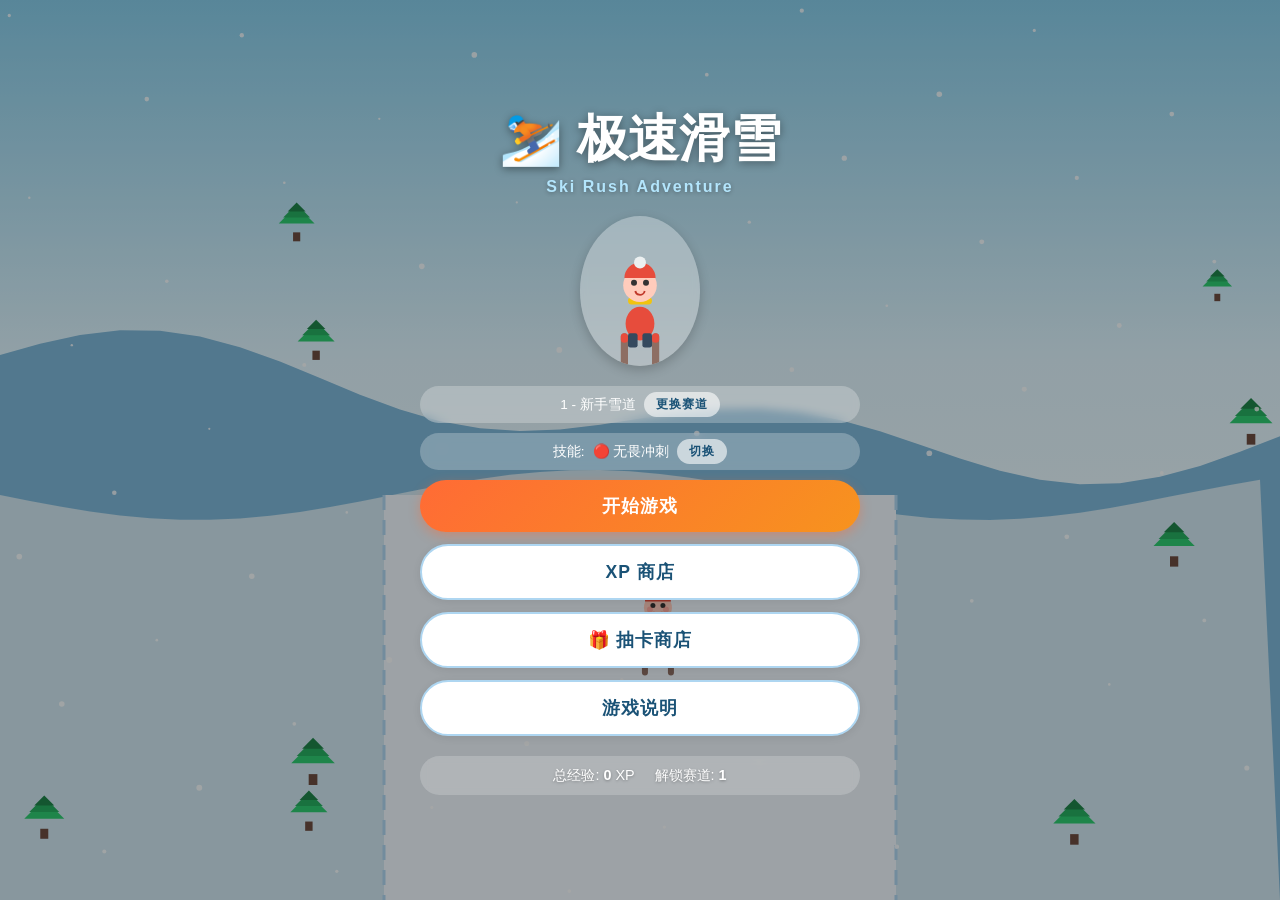
==== v2/index.html @ 3bf6dee2 "chore: deploy v2 pseudo-3D to /v2/, keep v1 2D at root - Root / 保持原版 2D 极速滑雪 - /v2/ 路径为全新伪 3D (Outru" ====
<!DOCTYPE html>
<html lang="zh-CN">
<head>
    <meta charset="UTF-8">
    <meta name="viewport" content="width=device-width, initial-scale=1.0, user-scalable=no">
    <title>极速滑雪 - Ski Rush</title>
    <link rel="stylesheet" href="css/style.css">
</head>
<body>
    <!-- 主菜单 -->
    <div id="main-menu" class="screen active">
        <canvas id="menu-bg-canvas" class="menu-bg"></canvas>
        <div class="menu-overlay"></div>

        <div class="menu-content">
            <h1>⛷️ 极速滑雪</h1>
            <p class="subtitle">Ski Rush Adventure</p>
            <div class="character-preview">
                <canvas id="preview-canvas" width="120" height="150"></canvas>
            </div>
            <div id="track-info-bar" class="track-info-bar">
                <span id="menu-current-track">赛道 1 - 新手雪道</span>
                <button id="btn-change-track" class="btn btn-small">更换赛道</button>
            </div>
            <div id="skill-info-bar" class="track-info-bar">
                <span>技能:</span>
                <span id="menu-current-skill">🔴 无畏冲刺</span>
                <button id="btn-change-skill" class="btn btn-small">切换</button>
            </div>
            <div class="menu-buttons">
                <button id="btn-play" class="btn btn-primary">开始游戏</button>
                <button id="btn-shop" class="btn btn-secondary">XP 商店</button>
                <button id="btn-gacha" class="btn btn-secondary">🎁 抽卡商店</button>
                <button id="btn-help" class="btn btn-secondary">游戏说明</button>
            </div>
            <div class="player-stats">
                <span>总经验: <strong id="menu-xp">0</strong> XP</span>
                <span>解锁赛道: <strong id="menu-level">1</strong></span>
            </div>
        </div>
    </div>

    <!-- 游戏画布区域 -->
    <div id="game-container" class="screen">
        <canvas id="game-canvas"></canvas>

        <!-- HUD -->
        <div id="hud" class="hud hidden">
            <div class="hud-top">
                <div class="hud-left">
                    <div class="hud-item">
                        <span class="hud-icon">⚡</span>
                        <span id="hud-speed">0</span> km/h
                    </div>
                    <div class="hud-item">
                        <span class="hud-icon">📍</span>
                        <span id="hud-distance">0.0</span> km
                    </div>
                </div>
                <div class="hud-center">
                    <div class="track-badge">赛道 <span id="hud-track">1</span></div>
                    <div id="hud-offroad" class="hud-offroad hidden">
                        <span>⚠️ 离开雪道!</span>
                        <span id="hud-offroad-timer">10</span>s 后扣 XP
                    </div>
                </div>
                <div class="hud-right">
                    <div class="hud-item coins">
                        <span class="hud-icon">⭐</span>
                        <span id="hud-xp">+0</span> XP
                    </div>
                </div>
            </div>

            <!-- 技能圆形按钮区域 -->
            <div id="skill-bar" class="skill-bar hidden">
                <div class="skill-circle-wrapper" id="skill-wrapper-desk">
                    <svg class="skill-ring" viewBox="0 0 72 72">
                        <circle class="skill-ring-bg" cx="36" cy="36" r="32"/>
                        <circle id="skill-ring-progress" class="skill-ring-progress" cx="36" cy="36" r="32"/>
                    </svg>
                    <button id="btn-skill" class="skill-circle-btn">🔴</button>
                    <span id="skill-timer" class="skill-timer hidden"></span>
                </div>
            </div>
        </div>

        <!-- 移动端触控区 -->
        <div id="mobile-controls" class="mobile-controls hidden">
            <!-- 方向摇杆 -->
            <div id="joystick-zone" class="joystick-zone">
                <div id="joystick-base" class="joystick-base">
                    <div id="joystick-knob" class="joystick-knob"></div>
                </div>
            </div>
            <!-- 移动端技能按钮（圆形进度） -->
            <div id="mobile-skill-wrapper" class="mobile-skill-wrapper">
                <div class="skill-circle-wrapper" style="width: 64px; height: 64px;">
                    <svg class="skill-ring" viewBox="0 0 72 72" style="width: 64px; height: 64px;">
                        <circle class="skill-ring-bg" cx="36" cy="36" r="32"/>
                        <circle id="skill-ring-progress-mobile" class="skill-ring-progress" cx="36" cy="36" r="32"/>
                    </svg>
                    <button id="btn-mobile-skill" class="skill-circle-btn" style="width: 56px; height: 56px; font-size: 1.4rem;">🔴</button>
                    <span id="skill-timer-mobile" class="skill-timer hidden" style="font-size: 0.9rem;"></span>
                </div>
            </div>
            <button id="btn-accelerate" class="btn-accelerate">⏩</button>
        </div>

        <!-- 桌面端提示 -->
        <div id="desktop-hint" class="desktop-hint hidden">
            <kbd>←</kbd><kbd>→</kbd> 转向　<kbd>↑</kbd> 加速　<kbd>Space</kbd> 技能
        </div>

        <!-- 结算弹窗 -->
        <div id="result-modal" class="modal hidden">
            <div class="modal-content">
                <h2>🏔️ 滑行结束</h2>
                <div class="result-stats">
                    <div class="result-item">
                        <span>赛道</span>
                        <strong id="result-track">赛道 1 - 新手雪道</strong>
                    </div>
                    <div class="result-item">
                        <span>滑行距离</span>
                        <strong id="result-distance">0.0 km</strong>
                    </div>
                    <div class="result-item">
                        <span>本局经验</span>
                        <strong id="result-xp">+0 XP</strong>
                    </div>
                </div>
                <div class="modal-buttons">
                    <button id="btn-restart" class="btn btn-primary">再来一局</button>
                    <button id="btn-menu" class="btn btn-secondary">返回菜单</button>
                </div>
            </div>
        </div>

        <!-- 暂停菜单 -->
        <div id="pause-modal" class="modal hidden">
            <div class="modal-content">
                <h2>⏸️ 暂停</h2>
                <div class="modal-buttons">
                    <button id="btn-resume" class="btn btn-primary">继续游戏</button>
                    <button id="btn-end-run" class="btn btn-secondary" style="background:#e74c3c;color:white;border:none;">结束滑行</button>
                    <button id="btn-pause-menu" class="btn btn-secondary">返回菜单</button>
                </div>
            </div>
        </div>
    </div>

    <!-- XP 商店弹窗 -->
    <div id="shop-modal" class="modal hidden">
        <div class="modal-content shop-content">
            <h2>🛍️ XP 商店</h2>
            <p class="shop-coins">当前经验: <strong id="shop-xp">0</strong> XP</p>
            <div class="shop-tabs">
                <button id="tab-track" class="shop-tab active">赛道</button>
                <button id="tab-outfit" class="shop-tab">滑雪服</button>
                <button id="tab-pack" class="shop-tab">卡包</button>
            </div>
            <div id="shop-items" class="shop-items"></div>
            <button id="btn-close-shop" class="btn btn-secondary">关闭</button>
        </div>
    </div>

    <!-- 抽卡商店弹窗 -->
    <div id="gacha-modal" class="modal hidden">
        <div class="modal-content gacha-content">
            <h2>🎁 抽卡商店</h2>
            <p class="shop-coins">当前经验: <strong id="gacha-xp">0</strong> XP</p>
            <div id="gacha-packs" class="gacha-packs"></div>
            <button id="btn-close-gacha" class="btn btn-secondary">关闭</button>
        </div>
    </div>

    <!-- 抽卡动画弹窗 -->
    <div id="gacha-anim-modal" class="modal hidden">
        <div class="modal-content gacha-anim-content">
            <div id="gacha-card" class="gacha-card">
                <div class="gacha-card-inner">
                    <div class="gacha-card-front">
                        <div class="gacha-card-pack-icon" id="gacha-anim-icon">🎁</div>
                        <div class="gacha-card-text">?</div>
                    </div>
                    <div class="gacha-card-back" id="gacha-card-back">
                        <div class="gacha-reward-icon" id="gacha-reward-icon">🏆</div>
                        <div class="gacha-reward-title" id="gacha-reward-title">奖励名称</div>
                        <div class="gacha-reward-desc" id="gacha-reward-desc">奖励描述</div>
                    </div>
                </div>
            </div>
            <div class="gacha-sparkles" id="gacha-sparkles"></div>
            <button id="btn-gacha-ok" class="btn btn-primary" style="margin-top:20px;">太棒了!</button>
        </div>
    </div>

    <!-- 赛道选择弹窗 -->
    <div id="track-modal" class="modal hidden">
        <div class="modal-content shop-content">
            <h2>🏔️ 选择赛道</h2>
            <p class="shop-coins">总经验: <strong id="track-select-xp">0</strong> XP</p>
            <div id="track-items" class="shop-items"></div>
            <button id="btn-close-track" class="btn btn-secondary">关闭</button>
        </div>
    </div>

    <!-- 技能选择弹窗 -->
    <div id="skill-modal" class="modal hidden">
        <div class="modal-content shop-content">
            <h2>🧙 选择技能小人</h2>
            <p class="shop-coins">每局可携带一个技能上场，按空格键触发</p>
            <div id="skill-items" class="shop-items"></div>
            <button id="btn-close-skill" class="btn btn-secondary">关闭</button>
        </div>
    </div>

    <!-- 帮助弹窗 -->
    <div id="help-modal" class="modal hidden">
        <div class="modal-content">
            <h2>📖 游戏说明</h2>
            <div class="help-text">
                <p><strong>操作方式:</strong></p>
                <ul>
                    <li>键盘 <kbd>←</kbd> <kbd>→</kbd> 或 <kbd>A</kbd> <kbd>D</kbd> 控制左右方向</li>
                    <li>按住 <kbd>↑</kbd> 上键加速滑行</li>
                    <li>按 <kbd>Space</kbd> 空格键触发技能</li>
                </ul>
                <p><strong>游戏规则:</strong></p>
                <ul>
                    <li>游戏开始前在主界面<strong>选择赛道和技能</strong>，撞障碍即结束</li>
                    <li>滑行中获得经验值（XP），可用 XP 解锁更高级的赛道和滑雪服</li>
                    <li>4个技能小人各有独特能力，冷却10秒，统一按空格触发：</li>
                    <ul>
                        <li>🔴 无畏冲刺：3秒无敌冲刺</li>
                        <li>🔵 急冻术：冻结移动障碍5秒</li>
                        <li>🟢 幽灵形态：碰撞体积减半5秒</li>
                        <li>🟡 经验加速：XP翻倍8秒</li>
                    </ul>
                    <li>1~5 级赛道：障碍<strong>数量</strong>越来越多；5 级后障碍<strong>难度</strong>越来越高</li>
                    <li>离开雪道会大幅减速，每 10 秒扣 1 XP</li>
                </ul>
            </div>
            <button id="btn-close-help" class="btn btn-secondary">知道了</button>
        </div>
    </div>

    <script src="js/constants.js"></script>
    <script src="js/storage.js"></script>
    <script src="js/utils.js"></script>
    <script src="js/player.js"></script>
    <script src="js/world.js"></script>
    <script src="js/game.js"></script>
    <script src="js/ui.js"></script>
    <script src="js/main.js"></script>
</body>
</html>
---- v2/css/style.css ----
/* === 基础重置 === */
* {
    margin: 0;
    padding: 0;
    box-sizing: border-box;
    -webkit-tap-highlight-color: transparent;
    user-select: none;
}

html, body {
    width: 100%;
    height: 100%;
    overflow: hidden;
    background: #1a2a3a;
    font-family: 'Segoe UI', 'PingFang SC', 'Microsoft YaHei', sans-serif;
}

/* === 通用样式 === */
.hidden {
    display: none !important;
}

.screen {
    position: absolute;
    top: 0;
    left: 0;
    width: 100%;
    height: 100%;
    display: none;
}

.screen.active {
    display: flex;
    align-items: center;
    justify-content: center;
}

/* === 主菜单 === */
#main-menu {
    position: relative;
    flex-direction: column;
    overflow: hidden;
}

.menu-bg {
    position: absolute;
    top: 0;
    left: 0;
    width: 100%;
    height: 100%;
    z-index: 0;
}

.menu-overlay {
    position: absolute;
    top: 0;
    left: 0;
    width: 100%;
    height: 100%;
    background: rgba(0,0,0,0.35);
    z-index: 1;
}

.menu-content {
    position: relative;
    z-index: 2;
    text-align: center;
    padding: 20px;
    max-width: 480px;
    width: 100%;
}

.menu-content h1 {
    font-size: 2.5rem;
    color: white;
    text-shadow: 0 2px 8px rgba(0,0,0,0.4);
    margin-bottom: 4px;
}

.subtitle {
    font-size: 1rem;
    color: #b3e5fc;
    font-weight: 600;
    letter-spacing: 2px;
    margin-bottom: 20px;
    text-shadow: 0 1px 4px rgba(0,0,0,0.3);
}

.character-preview {
    margin-bottom: 16px;
}

#preview-canvas {
    background: rgba(255,255,255,0.3);
    border-radius: 50%;
    box-shadow: 0 4px 12px rgba(0,0,0,0.2);
    backdrop-filter: blur(4px);
}

.menu-buttons {
    display: flex;
    flex-direction: column;
    gap: 12px;
    margin-bottom: 20px;
}

.btn {
    padding: 14px 32px;
    font-size: 1.1rem;
    font-weight: 700;
    border: none;
    border-radius: 50px;
    cursor: pointer;
    transition: transform 0.15s, box-shadow 0.15s, filter 0.15s;
    letter-spacing: 1px;
    touch-action: manipulation;
}

.btn:hover {
    transform: translateY(-2px);
    box-shadow: 0 6px 16px rgba(0,0,0,0.2);
}

.btn:active {
    transform: translateY(0);
}

.btn-primary {
    background: linear-gradient(135deg, #ff6b35, #f7931e);
    color: white;
    box-shadow: 0 4px 12px rgba(255,107,53,0.4);
}

.btn-secondary {
    background: white;
    color: #1a5276;
    border: 2px solid #aed6f1;
    box-shadow: 0 2px 8px rgba(0,0,0,0.08);
}

.player-stats {
    display: flex;
    justify-content: center;
    gap: 20px;
    font-size: 0.9rem;
    color: white;
    background: rgba(255,255,255,0.2);
    padding: 10px 20px;
    border-radius: 24px;
    backdrop-filter: blur(4px);
    text-shadow: 0 1px 3px rgba(0,0,0,0.3);
}

.track-info-bar {
    display: flex;
    align-items: center;
    justify-content: center;
    gap: 8px;
    margin-bottom: 10px;
    font-size: 0.85rem;
    color: white;
    background: rgba(255,255,255,0.25);
    padding: 6px 14px;
    border-radius: 24px;
    backdrop-filter: blur(4px);
}

.btn-small {
    padding: 4px 12px;
    font-size: 0.75rem;
    border-radius: 20px;
    background: rgba(255,255,255,0.6);
    color: #1a5276;
    border: none;
    font-weight: 700;
    cursor: pointer;
}

/* === 游戏容器 === */
#game-container {
    background: #fff;
}

#game-canvas {
    display: block;
    width: 100%;
    height: 100%;
    cursor: none;
}

/* === HUD === */
.hud {
    position: absolute;
    top: 0;
    left: 0;
    width: 100%;
    padding: 12px 16px;
    pointer-events: none;
    z-index: 10;
}

.hud-top {
    display: flex;
    justify-content: space-between;
    align-items: flex-start;
}

.hud-left, .hud-right {
    display: flex;
    flex-direction: column;
    gap: 8px;
}

.hud-item {
    background: rgba(0,0,0,0.5);
    color: white;
    padding: 6px 12px;
    border-radius: 20px;
    font-size: 0.85rem;
    font-weight: 600;
    backdrop-filter: blur(4px);
}

.hud-icon {
    margin-right: 4px;
}

.track-badge {
    background: linear-gradient(135deg, #e74c3c, #c0392b);
    color: white;
    padding: 8px 16px;
    border-radius: 20px;
    font-size: 0.9rem;
    font-weight: 700;
    box-shadow: 0 2px 8px rgba(231,76,60,0.4);
}

.hud-offroad {
    margin-top: 8px;
    background: rgba(192, 57, 43, 0.9);
    color: white;
    padding: 6px 12px;
    border-radius: 12px;
    font-size: 0.78rem;
    font-weight: 700;
    text-align: center;
    animation: pulseWarning 1s infinite;
    backdrop-filter: blur(4px);
}

.hud-offroad span {
    display: block;
}

@keyframes pulseWarning {
    0%   { transform: scale(1); opacity: 1; }
    50%  { transform: scale(1.03); opacity: 0.85; }
    100% { transform: scale(1); opacity: 1; }
}

/* === 技能栏 === */
.skill-bar {
    position: absolute;
    bottom: 20px;
    left: 20px;
    display: flex;
    align-items: center;
    gap: 10px;
    pointer-events: auto;
    z-index: 20;
}

/* 圆形技能按钮 + SVG 环形冷却进度 */
.skill-circle-wrapper {
    position: relative;
    width: 72px;
    height: 72px;
}

.skill-ring {
    position: absolute;
    top: 0;
    left: 0;
    width: 100%;
    height: 100%;
    transform: rotate(-90deg);
}

.skill-ring-bg {
    fill: none;
    stroke: rgba(255,255,255,0.3);
    stroke-width: 4;
}

.skill-ring-progress {
    fill: none;
    stroke: currentColor;
    stroke-width: 4;
    stroke-linecap: round;
    stroke-dasharray: 201; /* 2 * PI * 32 */
    stroke-dashoffset: 0;
    transition: stroke-dashoffset 0.1s linear;
}

.skill-circle-btn {
    position: absolute;
    top: 50%;
    left: 50%;
    transform: translate(-50%, -50%);
    width: 60px;
    height: 60px;
    border-radius: 50%;
    border: 2px solid rgba(255,255,255,0.6);
    background: rgba(0,0,0,0.6);
    color: white;
    font-size: 1.6rem;
    display: flex;
    align-items: center;
    justify-content: center;
    cursor: pointer;
    transition: transform 0.1s;
}

.skill-circle-btn:active {
    transform: translate(-50%, -50%) scale(0.92);
}

.skill-circle-btn:disabled {
    opacity: 0.8;
    cursor: not-allowed;
}

.skill-timer {
    position: absolute;
    top: 50%;
    left: 50%;
    transform: translate(-50%, -50%);
    color: white;
    font-size: 1rem;
    font-weight: 700;
    text-shadow: 0 1px 3px rgba(0,0,0,0.8);
    pointer-events: none;
}

.skill-label {
    display: flex;
    flex-direction: column;
    gap: 2px;
}

.skill-label span:first-child {
    font-size: 0.85rem;
    color: white;
    font-weight: 700;
    text-shadow: 0 1px 3px rgba(0,0,0,0.5);
}

.skill-status {
    font-size: 0.75rem;
    color: #a0e0a0;
    text-shadow: 0 1px 3px rgba(0,0,0,0.5);
}

.skill-status.active {
    color: #ffd700;
    animation: pulseWarning 0.8s infinite;
}

.skill-status.cooldown {
    color: #ff8a80;
}

/* === 移动端控制 === */
.mobile-controls {
    position: absolute;
    bottom: 0;
    left: 0;
    width: 100%;
    height: 180px;
    z-index: 20;
    display: flex;
    pointer-events: none;
}

.touch-zone {
    flex: 1;
    pointer-events: auto;
}

.touch-left:active, .touch-right:active {
    background: rgba(255,255,255,0.08);
}

/* 虚拟摇杆样式 */
.joystick-zone {
    position: absolute;
    bottom: 20px;
    left: 20px;
    z-index: 20;
    pointer-events: auto;
}

.joystick-base {
    width: 110px;
    height: 110px;
    border-radius: 50%;
    border: 3px solid rgba(255,255,255,0.4);
    background: rgba(255,255,255,0.15);
    backdrop-filter: blur(6px);
    position: relative;
    display: flex;
    align-items: center;
    justify-content: center;
}

.joystick-knob {
    width: 44px;
    height: 44px;
    border-radius: 50%;
    background: rgba(255,255,255,0.85);
    box-shadow: 0 2px 10px rgba(0,0,0,0.25);
    position: absolute;
    top: 50%;
    left: 50%;
    transform: translate(-50%, -50%);
    transition: none;
    pointer-events: none;
}

.joystick-base.active {
    background: rgba(255,255,255,0.22);
    border-color: rgba(255,255,255,0.55);
}

.joystick-knob.moving {
    background: rgba(255,255,255,0.95);
}

/* 加速按钮稍微上移，避免和摇杆在窄屏上打架 */
.btn-accelerate {
    position: absolute;
    bottom: 20px;
    right: 20px;
    width: 90px;
    height: 90px;
    border-radius: 50%;
    border: none;
    background: linear-gradient(135deg, #ff6b35, #f7931e);
    color: white;
    font-size: 0.85rem;
    font-weight: 700;
    box-shadow: 0 4px 12px rgba(255,107,53,0.4);
    pointer-events: auto;
    display: flex;
    align-items: center;
    justify-content: center;
    line-height: 1.2;
}

.btn-accelerate:active {
    transform: scale(0.95);
    background: linear-gradient(135deg, #e55a2b, #e0851a);
}

.mobile-skill-wrapper {
    position: absolute;
    bottom: 20px;
    left: 50%;
    transform: translateX(-50%);
    pointer-events: auto;
}

.btn-mobile-skill {
    width: 56px;
    height: 56px;
    border-radius: 50%;
    border: 2px solid rgba(255,255,255,0.8);
    background: rgba(0,0,0,0.6);
    color: white;
    font-size: 1.2rem;
    display: flex;
    align-items: center;
    justify-content: center;
    cursor: pointer;
}

.desktop-hint {
    position: absolute;
    bottom: 16px;
    left: 50%;
    transform: translateX(-50%);
    background: rgba(0,0,0,0.5);
    color: white;
    padding: 8px 16px;
    border-radius: 20px;
    font-size: 0.8rem;
    z-index: 10;
    pointer-events: none;
}

/* === 弹窗 === */
.modal {
    position: absolute;
    top: 0;
    left: 0;
    width: 100%;
    height: 100%;
    background: rgba(0,0,0,0.6);
    display: flex;
    align-items: center;
    justify-content: center;
    z-index: 100;
    backdrop-filter: blur(4px);
}

.modal-content {
    background: white;
    border-radius: 20px;
    padding: 28px 24px;
    max-width: 380px;
    width: 90%;
    text-align: center;
    box-shadow: 0 12px 40px rgba(0,0,0,0.3);
    animation: modalIn 0.3s ease-out;
}

@keyframes modalIn {
    from { opacity: 0; transform: scale(0.85) translateY(20px); }
    to { opacity: 1; transform: scale(1) translateY(0); }
}

.modal-content h2 {
    color: #1a5276;
    margin-bottom: 16px;
    font-size: 1.4rem;
}

.result-stats {
    display: flex;
    flex-direction: column;
    gap: 10px;
    margin-bottom: 20px;
}

.result-item {
    display: flex;
    justify-content: space-between;
    padding: 8px 12px;
    background: #f4f6f7;
    border-radius: 10px;
    font-size: 0.95rem;
    color: #555;
}

.result-item strong {
    color: #1a5276;
}

.result-item.highlight {
    background: linear-gradient(135deg, #fdebd0, #f9e79f);
    font-weight: 700;
    display: none;
}

.result-item.highlight.show {
    display: flex;
}

.modal-buttons {
    display: flex;
    flex-direction: column;
    gap: 10px;
}

/* === 商店 === */
.shop-content {
    max-width: 420px;
}

.shop-coins {
    font-size: 1rem;
    color: #c0392b;
    margin-bottom: 16px;
}

.shop-tabs {
    display: flex;
    gap: 8px;
    margin-bottom: 16px;
}

.shop-tab {
    flex: 1;
    padding: 10px;
    font-size: 0.9rem;
    font-weight: 600;
    border: 2px solid #aed6f1;
    background: white;
    color: #1a5276;
    border-radius: 12px;
    cursor: pointer;
    transition: all 0.2s;
}

.shop-tab.active {
    background: linear-gradient(135deg, #ff6b35, #f7931e);
    color: white;
    border-color: transparent;
    box-shadow: 0 2px 8px rgba(255,107,53,0.3);
}

.shop-items {
    display: flex;
    flex-direction: column;
    gap: 12px;
    margin-bottom: 20px;
    max-height: 50vh;
    overflow-y: auto;
    -webkit-overflow-scrolling: touch;
}

.shop-item {
    display: flex;
    align-items: center;
    gap: 14px;
    padding: 14px;
    background: #f8f9fa;
    border-radius: 14px;
    border: 2px solid transparent;
    transition: border-color 0.2s;
}

.shop-item.active-item {
    border-color: #27ae60;
    background: #eafaf1;
}

.shop-item-icon {
    width: 60px;
    height: 70px;
    flex-shrink: 0;
}

.shop-item-info {
    flex: 1;
    text-align: left;
}

.shop-item-info h3 {
    font-size: 1rem;
    color: #1a5276;
    margin-bottom: 2px;
}

.shop-item-info p {
    font-size: 0.8rem;
    color: #7f8c8d;
}

.shop-item-action {
    flex-shrink: 0;
}

.shop-item-action .btn {
    padding: 8px 18px;
    font-size: 0.85rem;
}

.owned-badge {
    background: #27ae60;
    color: white;
    padding: 6px 12px;
    border-radius: 20px;
    font-size: 0.8rem;
    font-weight: 700;
}

.equipped-badge {
    background: #3498db;
    color: white;
    padding: 6px 12px;
    border-radius: 20px;
    font-size: 0.8rem;
    font-weight: 700;
}

.locked-badge {
    background: #95a5a6;
    color: white;
    padding: 6px 12px;
    border-radius: 20px;
    font-size: 0.8rem;
    font-weight: 700;
}

.track-item-difficulty {
    display: flex;
    gap: 3px;
    margin-top: 4px;
}

.difficulty-dot {
    width: 8px;
    height: 8px;
    border-radius: 50%;
    background: #ddd;
}

.difficulty-dot.filled {
    background: #e74c3c;
}

/* === 帮助 === */
.help-text {
    text-align: left;
    font-size: 0.9rem;
    line-height: 1.7;
    color: #444;
    margin-bottom: 16px;
}

.help-text p {
    margin-top: 10px;
    font-weight: 700;
    color: #1a5276;
}

.help-text ul {
    padding-left: 20px;
    margin-top: 6px;
}

.help-text li {
    margin-bottom: 4px;
}

kbd {
    background: #eee;
    border: 1px solid #ccc;
    border-radius: 4px;
    padding: 2px 8px;
    font-size: 0.85rem;
    font-family: monospace;
}

/* === 响应式 === */
@media (min-width: 768px) {
    .menu-content h1 {
        font-size: 3.2rem;
    }
}

@media (max-width: 767px) {
    .desktop-hint {
        display: none !important;
    }
}

/* === 卡包商店 === */
.gacha-content {
    max-width: 420px;
}

.gacha-packs {
    display: flex;
    flex-direction: column;
    gap: 14px;
    margin-bottom: 20px;
    max-height: 60vh;
    overflow-y: auto;
    -webkit-overflow-scrolling: touch;
    padding-right: 4px;
}

.gacha-pack-item {
    background: #f8f9fa;
    border-radius: 16px;
    padding: 16px;
    border: 2px solid transparent;
    transition: border-color 0.2s, transform 0.2s;
    display: flex;
    flex-direction: column;
    gap: 10px;
}

.gacha-pack-item:hover {
    border-color: #ff6b35;
    transform: translateY(-1px);
}

.gacha-pack-header {
    display: flex;
    align-items: center;
    gap: 12px;
}

.gacha-pack-lrg-icon {
    font-size: 2.6rem;
    flex-shrink: 0;
}

.gacha-pack-title h3 {
    font-size: 1.1rem;
    color: #1a5276;
    margin-bottom: 2px;
    text-align: left;
}

.gacha-pack-title p {
    font-size: 0.8rem;
    color: #7f8c8d;
    text-align: left;
}

.gacha-pack-stats {
    display: flex;
    gap: 12px;
    font-size: 0.8rem;
    color: #555;
    background: rgba(255,255,255,0.6);
    padding: 6px 10px;
    border-radius: 10px;
}

/* 抽卡动画 */
.gacha-anim-content {
    max-width: 360px;
    position: relative;
    overflow: visible;
}

.gacha-card {
    width: 200px;
    height: 260px;
    margin: 0 auto;
    perspective: 800px;
}

.gacha-card-inner {
    width: 100%;
    height: 100%;
    position: relative;
    transform-style: preserve-3d;
    transition: transform 0.8s cubic-bezier(0.175, 0.885, 0.32, 1.275);
}

.gacha-card.flipped .gacha-card-inner {
    transform: rotateY(180deg);
}

.gacha-card-front,
.gacha-card-back {
    position: absolute;
    width: 100%;
    height: 100%;
    backface-visibility: hidden;
    border-radius: 20px;
    display: flex;
    flex-direction: column;
    align-items: center;
    justify-content: center;
    box-shadow: 0 8px 30px rgba(0,0,0,0.3);
    border: 3px solid rgba(255,255,255,0.2);
}

.gacha-card-front {
    background: linear-gradient(135deg, #667eea, #764ba2);
    color: white;
}

.gacha-card-front .gacha-card-text {
    font-size: 4rem;
    font-weight: 700;
    color: rgba(255,255,255,0.3);
    margin-top: 8px;
}

.gacha-card-pack-icon {
    font-size: 3.5rem;
}

.gacha-card-back {
    transform: rotateY(180deg);
    background: linear-gradient(135deg, #e74c3c, #c0392b);
    color: white;
}

.gacha-reward-icon {
    font-size: 3.5rem;
    margin-bottom: 8px;
}

.gacha-reward-title {
    font-size: 1.3rem;
    font-weight: 700;
    margin-bottom: 6px;
}

.gacha-reward-desc {
    font-size: 0.85rem;
    opacity: 0.9;
    padding: 0 12px;
}

.gacha-sparkles {
    position: absolute;
    top: 0;
    left: 0;
    width: 100%;
    height: 100%;
    pointer-events: none;
    z-index: 10;
}

.sparkle {
    position: absolute;
    font-size: 1.2rem;
    opacity: 0;
    animation: sparkleAnim 1.2s ease-out forwards;
}

@keyframes sparkleAnim {
    0%   { opacity: 0; transform: scale(0.5) rotate(0deg); }
    30%  { opacity: 1; transform: scale(1.3) rotate(20deg); }
    100% { opacity: 0; transform: scale(0.8) rotate(45deg) translateY(-20px); }
}

/* 卡包标签页中的列表 */
.gacha-pack-icon {
    font-size: 2.4rem;
    flex-shrink: 0;
}
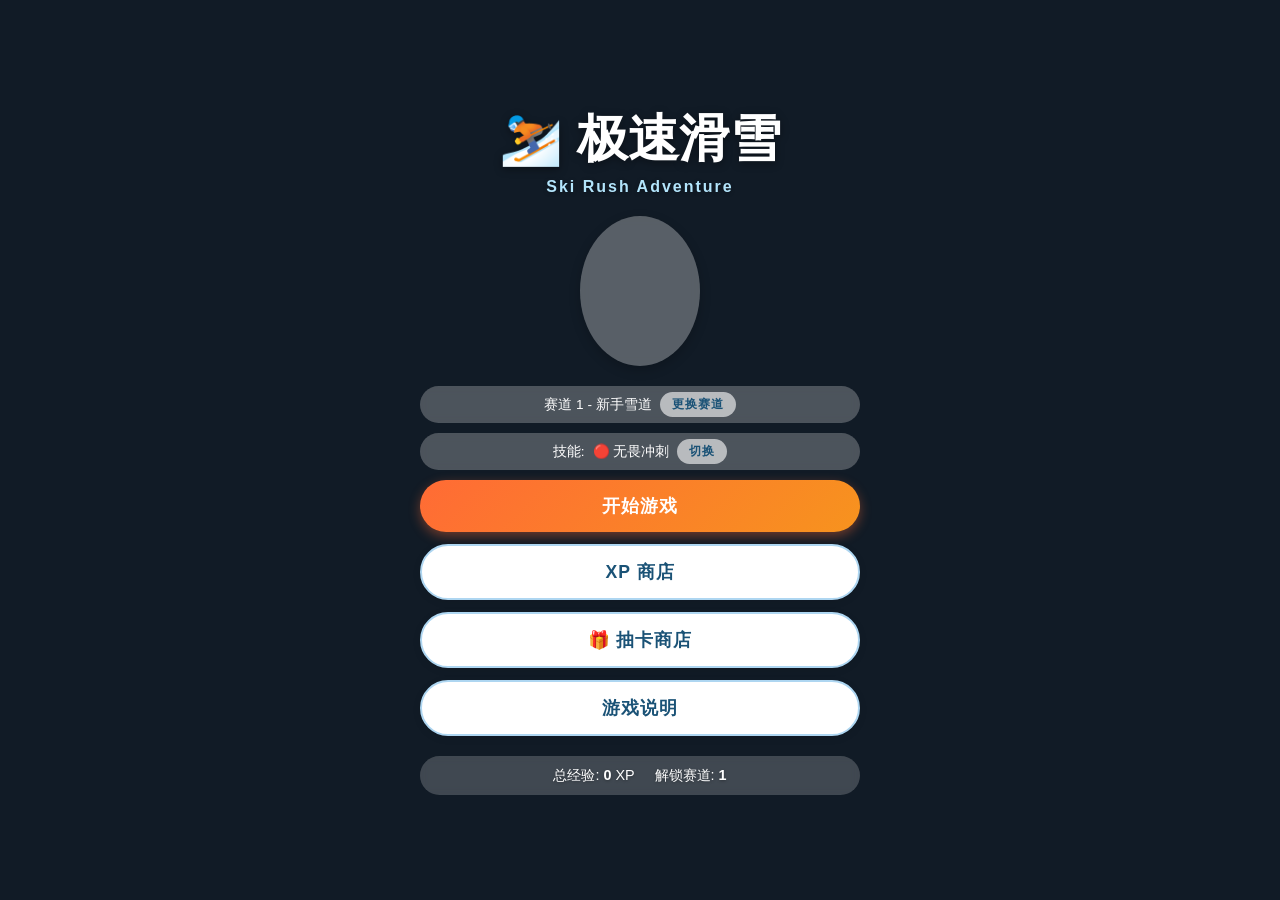
==== commit cb62d021: "fix: add cache-busting version query to JS files" ====
--- a/v2/index.html
+++ b/v2/index.html
@@ -246,13 +246,13 @@
         </div>
     </div>
 
-    <script src="js/constants.js"></script>
-    <script src="js/storage.js"></script>
-    <script src="js/utils.js"></script>
-    <script src="js/player.js"></script>
-    <script src="js/world.js"></script>
-    <script src="js/game.js"></script>
-    <script src="js/ui.js"></script>
-    <script src="js/main.js"></script>
+    <script src="js/constants.js?v=3"></script>
+    <script src="js/storage.js?v=3"></script>
+    <script src="js/utils.js?v=3"></script>
+    <script src="js/player.js?v=3"></script>
+    <script src="js/world.js?v=3"></script>
+    <script src="js/game.js?v=3"></script>
+    <script src="js/ui.js?v=3"></script>
+    <script src="js/main.js?v=3"></script>
 </body>
 </html>
